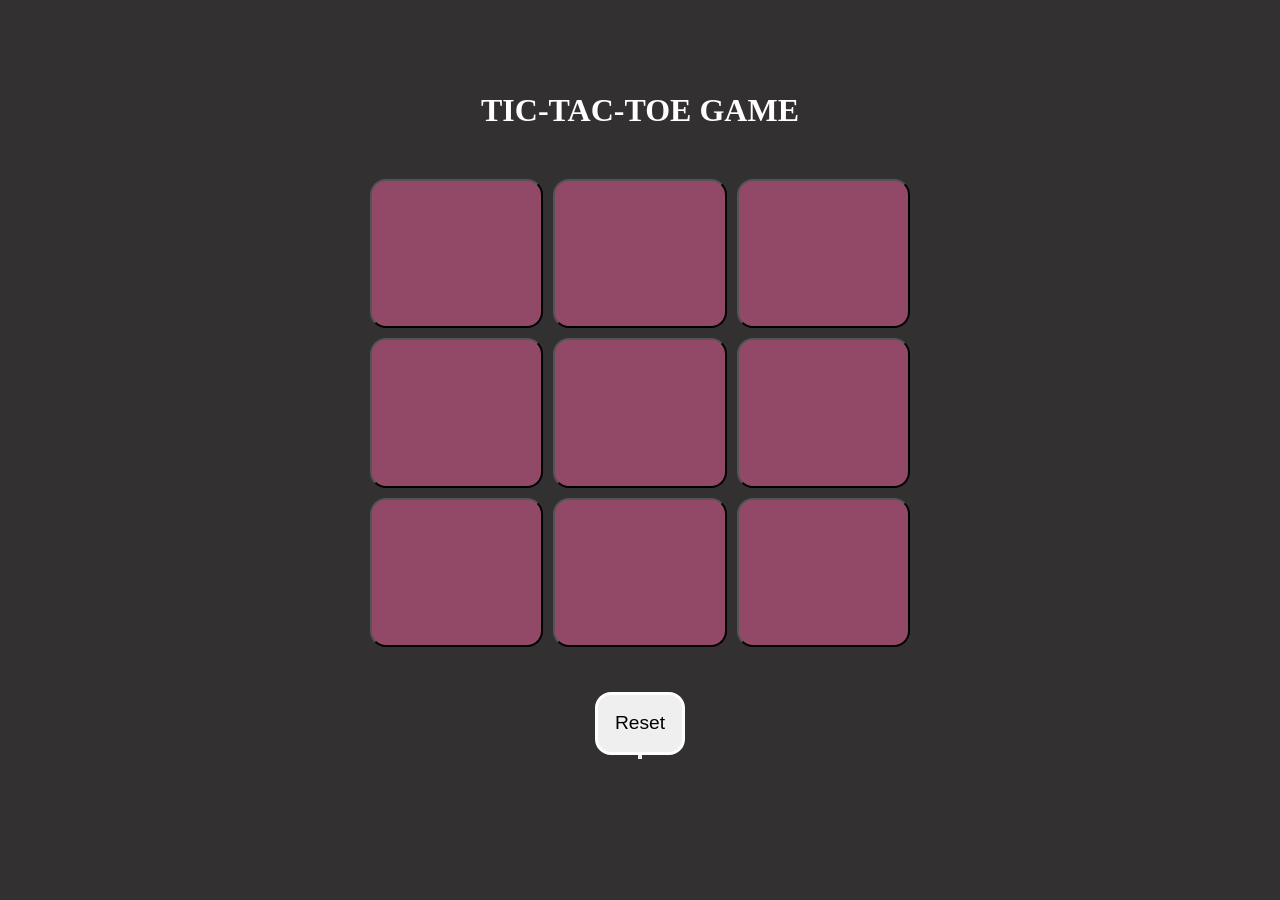
==== tictactoe.html @ e4274a1d "Add files via upload" ====
<!DOCTYPE html>
<html lang="en">
<head>
    <meta charset="UTF-8">
    <meta name="viewport" content="width=device-width, initial-scale=1.0">
    <title>TICTACTOE</title>
    <link rel="stylesheet" href="style.css">
</head>
<body>
     <div class="winner">Winner</div>
      <h1>TIC-TAC-TOE GAME</h1>
      <div class="container">
        <div class="game">
            <button class="box"></button>
             <button class="box"></button>
              <button class="box"></button>
               <button class="box"></button>
                <button class="box"></button>
                 <button class="box"></button>
                  <button class="box"></button>
                   <button class="box"></button>
                    <button class="box"></button>
                  
        </div>
          <button id="reset">Reset<button/>
      </div>
      
      <script src="tictactoe.js"></script>
</body>
</html>
---- style.css ----
*{
    margin: 0;
    padding: 0;
}

body{
    text-align: center;
    background-color: #323031;
    color:white;

   
}
h1 {
    margin-top: 50px;
}
.container
{
    height:70vh;
   display: flex;
   flex-direction: column;
    align-items: center;
    justify-content: center;
   
}
.game{
  height: 60vmin;
  width: 60vmin;
  margin-top:50px;
  display: grid; /* Change this */
    grid-template-columns: repeat(3, 1fr); /* 3 equal columns */
    grid-template-rows: repeat(3, 1fr);    /* 3 equal rows */
    gap: 10px; 
}
.box{
    height: 100%;
    width: 100%;
    background-color: rgb(146, 73, 103);
    border-radius: 1rem;
    font-size: 5rem;
    cursor: pointer;
}
#reset{
    height:8vmin;
    width: 10vmin;
    font-size: larger;
    margin-top: 5vmin;
    border: 3px solid white;
    border-radius: 1rem;
}
.winner{
  font-size: larger;
  margin-top: 20px;
  
}
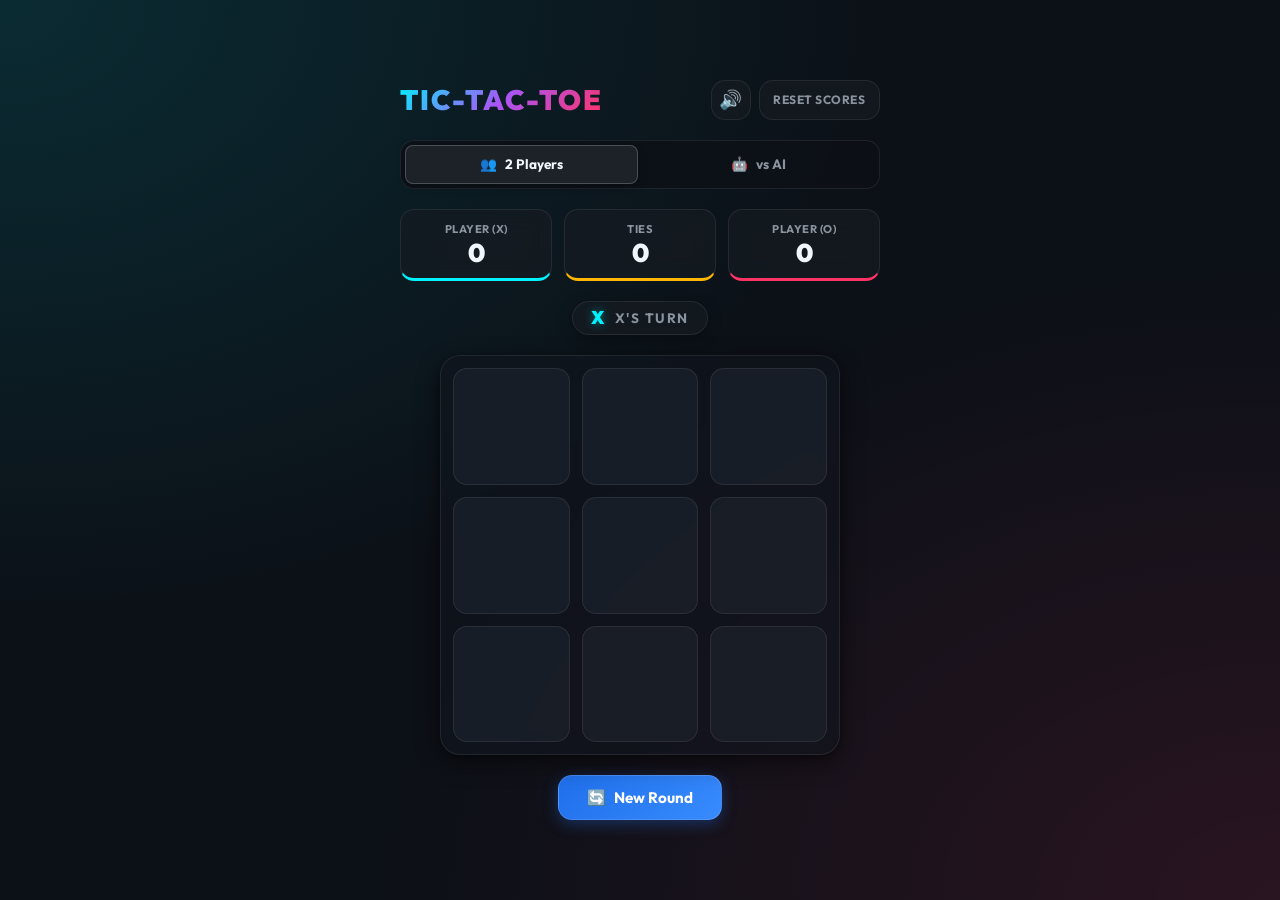
==== commit 5426d8d8: "Add files via upload" ====
--- a/tictactoe.html
+++ b/tictactoe.html
@@ -1,30 +1,111 @@
-<!DOCTYPE html>
-<html lang="en">
-<head>
-    <meta charset="UTF-8">
-    <meta name="viewport" content="width=device-width, initial-scale=1.0">
-    <title>TICTACTOE</title>
-    <link rel="stylesheet" href="style.css">
-</head>
-<body>
-     <div class="winner">Winner</div>
-      <h1>TIC-TAC-TOE GAME</h1>
-      <div class="container">
-        <div class="game">
-            <button class="box"></button>
-             <button class="box"></button>
-              <button class="box"></button>
-               <button class="box"></button>
-                <button class="box"></button>
-                 <button class="box"></button>
-                  <button class="box"></button>
-                   <button class="box"></button>
-                    <button class="box"></button>
-                  
-        </div>
-          <button id="reset">Reset<button/>
-      </div>
-      
-      <script src="tictactoe.js"></script>
-</body>
+<!DOCTYPE html>
+<html lang="en">
+<head>
+    <meta charset="UTF-8">
+    <meta name="viewport" content="width=device-width, initial-scale=1.0">
+    <title>Tic-Tac-Toe Pro</title>
+    <!-- Google Fonts -->
+    <link rel="preconnect" href="https://fonts.googleapis.com">
+    <link rel="preconnect" href="https://fonts.gstatic.com" crossorigin>
+    <link href="https://fonts.googleapis.com/css2?family=Outfit:wght@400;600;700;800;900&display=swap" rel="stylesheet">
+    <link rel="stylesheet" href="style.css">
+</head>
+<body>
+    <!-- Confetti Canvas Overlay -->
+    <canvas id="confetti-canvas"></canvas>
+
+    <div class="app-container">
+        <!-- Header -->
+        <header class="app-header">
+            <h1 class="game-title">TIC-TAC-TOE</h1>
+            <div class="header-actions">
+                <button id="sound-toggle-btn" class="icon-btn" title="Toggle Sound" aria-label="Toggle Sound">
+                    <span id="sound-icon">🔊</span>
+                </button>
+                <button id="reset-scores-btn" class="secondary-btn" title="Reset all scores">
+                    Reset Scores
+                </button>
+            </div>
+        </header>
+
+        <!-- Mode & Difficulty Selectors -->
+        <section class="controls-panel">
+            <div class="mode-selector">
+                <button class="mode-btn active" data-mode="pvp">
+                    <span class="btn-icon">👥</span> 2 Players
+                </button>
+                <button class="mode-btn" data-mode="ai">
+                    <span class="btn-icon">🤖</span> vs AI
+                </button>
+            </div>
+
+            <div id="difficulty-selector" class="difficulty-selector hidden">
+                <span class="selector-label">AI Level:</span>
+                <div class="diff-btn-group">
+                    <button class="diff-btn" data-diff="easy">Easy</button>
+                    <button class="diff-btn" data-diff="medium">Medium</button>
+                    <button class="diff-btn active" data-diff="impossible">Impossible</button>
+                </div>
+            </div>
+        </section>
+
+        <!-- Scoreboard -->
+        <section class="scoreboard">
+            <div class="score-card player-x">
+                <span class="player-label" id="label-x">PLAYER (X)</span>
+                <span class="score-value" id="score-x">0</span>
+            </div>
+            <div class="score-card ties">
+                <span class="player-label">TIES</span>
+                <span class="score-value" id="score-ties">0</span>
+            </div>
+            <div class="score-card player-o">
+                <span class="player-label" id="label-o">PLAYER (O)</span>
+                <span class="score-value" id="score-o">0</span>
+            </div>
+        </section>
+
+        <!-- Turn Indicator -->
+        <div class="turn-indicator" id="turn-indicator">
+            <span class="turn-badge" id="turn-badge">X</span>
+            <span class="turn-text" id="turn-text">TURN</span>
+        </div>
+
+        <!-- 3x3 Game Board -->
+        <main class="board-wrapper">
+            <div class="game-board" id="game-board" role="grid" aria-label="Tic Tac Toe Board">
+                <button class="box" data-index="0" aria-label="Cell 1"></button>
+                <button class="box" data-index="1" aria-label="Cell 2"></button>
+                <button class="box" data-index="2" aria-label="Cell 3"></button>
+                <button class="box" data-index="3" aria-label="Cell 4"></button>
+                <button class="box" data-index="4" aria-label="Cell 5"></button>
+                <button class="box" data-index="5" aria-label="Cell 6"></button>
+                <button class="box" data-index="6" aria-label="Cell 7"></button>
+                <button class="box" data-index="7" aria-label="Cell 8"></button>
+                <button class="box" data-index="8" aria-label="Cell 9"></button>
+            </div>
+        </main>
+
+        <!-- Bottom Game Actions -->
+        <footer class="game-footer">
+            <button id="restart-round-btn" class="primary-btn">
+                <span class="btn-icon">🔄</span> New Round
+            </button>
+        </footer>
+    </div>
+
+    <!-- Result Modal Overlay -->
+    <div id="result-modal" class="modal-overlay hidden">
+        <div class="modal-card">
+            <div class="modal-icon" id="modal-icon">🏆</div>
+            <h2 class="modal-title" id="modal-title">PLAYER X WON!</h2>
+            <p class="modal-subtitle" id="modal-subtitle">Brilliant victory this round!</p>
+            <div class="modal-actions">
+                <button id="modal-next-btn" class="primary-btn modal-btn">Next Round</button>
+            </div>
+        </div>
+    </div>
+
+    <script src="tictactoe.js"></script>
+</body>
 </html>
--- a/style.css
+++ b/style.css
@@ -1,56 +1,579 @@
-*{
-    margin: 0;
-    padding: 0;
-}
-
-body{
-    text-align: center;
-    background-color: #323031;
-    color:white;
-
-   
-}
-h1 {
-    margin-top: 50px;
-}
-.container
-{
-    height:70vh;
-   display: flex;
-   flex-direction: column;
-    align-items: center;
-    justify-content: center;
-   
-}
-.game{
-  height: 60vmin;
-  width: 60vmin;
-  margin-top:50px;
-  display: grid; /* Change this */
-    grid-template-columns: repeat(3, 1fr); /* 3 equal columns */
-    grid-template-rows: repeat(3, 1fr);    /* 3 equal rows */
-    gap: 10px; 
-}
-.box{
-    height: 100%;
-    width: 100%;
-    background-color: rgb(146, 73, 103);
-    border-radius: 1rem;
-    font-size: 5rem;
-    cursor: pointer;
-}
-#reset{
-    height:8vmin;
-    width: 10vmin;
-    font-size: larger;
-    margin-top: 5vmin;
-    border: 3px solid white;
-    border-radius: 1rem;
-}
-.winner{
-  font-size: larger;
-  margin-top: 20px;
-  
-}
-
-
+:root {
+    --bg-main: #0c1017;
+    --bg-card: rgba(22, 27, 34, 0.75);
+    --bg-card-hover: rgba(33, 38, 45, 0.85);
+    --border-subtle: rgba(255, 255, 255, 0.08);
+    --border-focus: rgba(255, 255, 255, 0.2);
+
+    --color-x: #00f2fe;
+    --color-x-glow: rgba(0, 242, 254, 0.45);
+    --color-x-bg: rgba(0, 242, 254, 0.1);
+
+    --color-o: #ff3366;
+    --color-o-glow: rgba(255, 51, 102, 0.45);
+    --color-o-bg: rgba(255, 51, 102, 0.1);
+
+    --color-tie: #ffb703;
+    --color-tie-glow: rgba(255, 183, 3, 0.4);
+
+    --text-primary: #f0f6fc;
+    --text-secondary: #8b949e;
+    --text-muted: #484f58;
+
+    --font-family: 'Outfit', -apple-system, BlinkMacSystemFont, 'Segoe UI', Roboto, sans-serif;
+    --radius-sm: 8px;
+    --radius-md: 14px;
+    --radius-lg: 20px;
+    --radius-full: 9999px;
+
+    --shadow-card: 0 8px 24px rgba(0, 0, 0, 0.45), 0 2px 8px rgba(0, 0, 0, 0.3);
+    --shadow-glow-x: 0 0 20px var(--color-x-glow);
+    --shadow-glow-o: 0 0 20px var(--color-o-glow);
+}
+
+*, *::before, *::after {
+    margin: 0;
+    padding: 0;
+    box-sizing: border-box;
+}
+
+body {
+    font-family: var(--font-family);
+    background-color: var(--bg-main);
+    background-image: 
+        radial-gradient(at 0% 0%, rgba(0, 242, 254, 0.12) 0px, transparent 50%),
+        radial-gradient(at 100% 100%, rgba(255, 51, 102, 0.12) 0px, transparent 50%);
+    background-attachment: fixed;
+    color: var(--text-primary);
+    min-height: 100vh;
+    display: flex;
+    justify-content: center;
+    align-items: center;
+    padding: 1.5rem 1rem;
+    overflow-x: hidden;
+}
+
+/* Confetti Canvas */
+#confetti-canvas {
+    position: fixed;
+    top: 0;
+    left: 0;
+    width: 100%;
+    height: 100%;
+    pointer-events: none;
+    z-index: 100;
+}
+
+/* Main Container */
+.app-container {
+    width: 100%;
+    max-width: 480px;
+    display: flex;
+    flex-direction: column;
+    align-items: center;
+    gap: 1.25rem;
+    position: relative;
+    z-index: 1;
+}
+
+/* Header */
+.app-header {
+    width: 100%;
+    display: flex;
+    justify-content: space-between;
+    align-items: center;
+}
+
+.game-title {
+    font-size: 1.75rem;
+    font-weight: 900;
+    letter-spacing: 2px;
+    background: linear-gradient(135deg, var(--color-x) 0%, #a855f7 50%, var(--color-o) 100%);
+    -webkit-background-clip: text;
+    -webkit-text-fill-color: transparent;
+    text-transform: uppercase;
+}
+
+.header-actions {
+    display: flex;
+    gap: 0.5rem;
+    align-items: center;
+}
+
+.icon-btn {
+    background: var(--bg-card);
+    border: 1px solid var(--border-subtle);
+    color: var(--text-primary);
+    font-size: 1.15rem;
+    width: 40px;
+    height: 40px;
+    border-radius: var(--radius-md);
+    display: flex;
+    align-items: center;
+    justify-content: center;
+    cursor: pointer;
+    backdrop-filter: blur(8px);
+    transition: all 0.2s ease;
+}
+
+.icon-btn:hover {
+    background: var(--bg-card-hover);
+    border-color: var(--border-focus);
+    transform: translateY(-1px);
+}
+
+.secondary-btn {
+    background: var(--bg-card);
+    border: 1px solid var(--border-subtle);
+    color: var(--text-secondary);
+    font-family: inherit;
+    font-size: 0.75rem;
+    font-weight: 700;
+    text-transform: uppercase;
+    letter-spacing: 0.5px;
+    padding: 0 0.85rem;
+    height: 40px;
+    border-radius: var(--radius-md);
+    cursor: pointer;
+    backdrop-filter: blur(8px);
+    transition: all 0.2s ease;
+}
+
+.secondary-btn:hover {
+    color: var(--text-primary);
+    background: var(--bg-card-hover);
+    border-color: var(--border-focus);
+}
+
+/* Controls Panel (Mode + Difficulty) */
+.controls-panel {
+    width: 100%;
+    display: flex;
+    flex-direction: column;
+    gap: 0.65rem;
+}
+
+.mode-selector {
+    display: grid;
+    grid-template-columns: 1fr 1fr;
+    background: rgba(13, 17, 23, 0.8);
+    padding: 4px;
+    border-radius: var(--radius-md);
+    border: 1px solid var(--border-subtle);
+    gap: 4px;
+}
+
+.mode-btn {
+    display: flex;
+    align-items: center;
+    justify-content: center;
+    gap: 0.5rem;
+    padding: 0.6rem;
+    background: transparent;
+    border: none;
+    border-radius: var(--radius-sm);
+    color: var(--text-secondary);
+    font-family: inherit;
+    font-size: 0.85rem;
+    font-weight: 700;
+    cursor: pointer;
+    transition: all 0.25s ease;
+}
+
+.mode-btn.active {
+    background: var(--bg-card-hover);
+    color: var(--text-primary);
+    box-shadow: 0 2px 10px rgba(0, 0, 0, 0.3);
+    border: 1px solid var(--border-focus);
+}
+
+.difficulty-selector {
+    display: flex;
+    align-items: center;
+    justify-content: space-between;
+    background: rgba(22, 27, 34, 0.5);
+    padding: 0.4rem 0.65rem;
+    border-radius: var(--radius-md);
+    border: 1px solid var(--border-subtle);
+    font-size: 0.8rem;
+    transition: all 0.3s ease;
+}
+
+.difficulty-selector.hidden {
+    display: none;
+}
+
+.selector-label {
+    color: var(--text-secondary);
+    font-weight: 600;
+}
+
+.diff-btn-group {
+    display: flex;
+    gap: 4px;
+}
+
+.diff-btn {
+    background: transparent;
+    border: 1px solid transparent;
+    color: var(--text-secondary);
+    padding: 0.25rem 0.65rem;
+    border-radius: var(--radius-sm);
+    font-family: inherit;
+    font-size: 0.75rem;
+    font-weight: 700;
+    cursor: pointer;
+    transition: all 0.2s ease;
+}
+
+.diff-btn:hover {
+    color: var(--text-primary);
+}
+
+.diff-btn.active {
+    background: rgba(255, 255, 255, 0.1);
+    border-color: var(--border-focus);
+    color: var(--color-x);
+}
+
+/* Scoreboard */
+.scoreboard {
+    width: 100%;
+    display: grid;
+    grid-template-columns: 1fr 1fr 1fr;
+    gap: 0.75rem;
+}
+
+.score-card {
+    background: var(--bg-card);
+    border: 1px solid var(--border-subtle);
+    border-radius: var(--radius-md);
+    padding: 0.75rem 0.5rem;
+    display: flex;
+    flex-direction: column;
+    align-items: center;
+    justify-content: center;
+    backdrop-filter: blur(12px);
+    transition: transform 0.2s ease, border-color 0.2s ease;
+}
+
+.score-card.player-x {
+    border-bottom: 3px solid var(--color-x);
+}
+
+.score-card.ties {
+    border-bottom: 3px solid var(--color-tie);
+}
+
+.score-card.player-o {
+    border-bottom: 3px solid var(--color-o);
+}
+
+.player-label {
+    font-size: 0.7rem;
+    font-weight: 700;
+    letter-spacing: 0.5px;
+    color: var(--text-secondary);
+    margin-bottom: 0.25rem;
+    text-align: center;
+    white-space: nowrap;
+    overflow: hidden;
+    text-overflow: ellipsis;
+    max-width: 100%;
+}
+
+.score-value {
+    font-size: 1.6rem;
+    font-weight: 900;
+    color: var(--text-primary);
+    line-height: 1;
+}
+
+/* Turn Indicator */
+.turn-indicator {
+    display: inline-flex;
+    align-items: center;
+    gap: 0.65rem;
+    background: var(--bg-card);
+    border: 1px solid var(--border-subtle);
+    padding: 0.45rem 1.15rem;
+    border-radius: var(--radius-full);
+    backdrop-filter: blur(10px);
+    box-shadow: 0 4px 15px rgba(0, 0, 0, 0.25);
+    transition: all 0.3s cubic-bezier(0.4, 0, 0.2, 1);
+}
+
+.turn-badge {
+    font-size: 1.15rem;
+    font-weight: 900;
+    line-height: 1;
+    transition: color 0.3s ease;
+}
+
+.turn-badge.turn-x {
+    color: var(--color-x);
+    text-shadow: 0 0 10px var(--color-x-glow);
+}
+
+.turn-badge.turn-o {
+    color: var(--color-o);
+    text-shadow: 0 0 10px var(--color-o-glow);
+}
+
+.turn-text {
+    font-size: 0.85rem;
+    font-weight: 700;
+    letter-spacing: 1.5px;
+    color: var(--text-secondary);
+}
+
+/* Board Wrapper & Game Board */
+.board-wrapper {
+    width: 100%;
+    display: flex;
+    justify-content: center;
+}
+
+.game-board {
+    width: 100%;
+    aspect-ratio: 1 / 1;
+    max-width: 400px;
+    display: grid;
+    grid-template-columns: repeat(3, 1fr);
+    grid-template-rows: repeat(3, 1fr);
+    gap: 0.75rem;
+    background: rgba(18, 23, 30, 0.6);
+    padding: 0.75rem;
+    border-radius: var(--radius-lg);
+    border: 1px solid var(--border-subtle);
+    box-shadow: var(--shadow-card);
+    backdrop-filter: blur(12px);
+}
+
+/* Grid Boxes */
+.box {
+    background: rgba(26, 32, 42, 0.85);
+    border: 1px solid var(--border-subtle);
+    border-radius: var(--radius-md);
+    font-family: var(--font-family);
+    font-size: clamp(2.5rem, 8vmin, 4rem);
+    font-weight: 900;
+    display: flex;
+    align-items: center;
+    justify-content: center;
+    cursor: pointer;
+    outline: none;
+    transition: all 0.2s cubic-bezier(0.2, 0.8, 0.2, 1);
+    position: relative;
+    user-select: none;
+    -webkit-tap-highlight-color: transparent;
+}
+
+.box:hover:not(:disabled) {
+    background: rgba(38, 47, 61, 0.95);
+    border-color: var(--border-focus);
+    transform: translateY(-2px);
+    box-shadow: 0 6px 16px rgba(0, 0, 0, 0.3);
+}
+
+.box:active:not(:disabled) {
+    transform: scale(0.96);
+}
+
+.box.x-cell {
+    color: var(--color-x);
+    text-shadow: 0 0 16px var(--color-x-glow);
+    animation: popIn 0.25s cubic-bezier(0.175, 0.885, 0.32, 1.275);
+}
+
+.box.o-cell {
+    color: var(--color-o);
+    text-shadow: 0 0 16px var(--color-o-glow);
+    animation: popIn 0.25s cubic-bezier(0.175, 0.885, 0.32, 1.275);
+}
+
+/* Hover ghost preview for empty tiles */
+.game-board.hover-x .box:not(:disabled):hover::after {
+    content: "X";
+    color: rgba(0, 242, 254, 0.25);
+    font-size: clamp(2.5rem, 8vmin, 4rem);
+    font-weight: 900;
+}
+
+.game-board.hover-o .box:not(:disabled):hover::after {
+    content: "O";
+    color: rgba(255, 51, 102, 0.25);
+    font-size: clamp(2.5rem, 8vmin, 4rem);
+    font-weight: 900;
+}
+
+/* Winner tile highlight */
+.box.winner-tile.x-cell {
+    background: var(--color-x-bg) !important;
+    border-color: var(--color-x) !important;
+    box-shadow: 0 0 25px var(--color-x-glow) !important;
+    animation: winPulse 1.2s infinite ease-in-out !important;
+}
+
+.box.winner-tile.o-cell {
+    background: var(--color-o-bg) !important;
+    border-color: var(--color-o) !important;
+    box-shadow: 0 0 25px var(--color-o-glow) !important;
+    animation: winPulse 1.2s infinite ease-in-out !important;
+}
+
+/* Footer / Action Buttons */
+.game-footer {
+    width: 100%;
+    display: flex;
+    justify-content: center;
+}
+
+.primary-btn {
+    background: linear-gradient(135deg, #1f6feb 0%, #388bfd 100%);
+    border: 1px solid rgba(255, 255, 255, 0.15);
+    color: white;
+    font-family: inherit;
+    font-size: 0.95rem;
+    font-weight: 700;
+    padding: 0.75rem 1.75rem;
+    border-radius: var(--radius-md);
+    cursor: pointer;
+    display: flex;
+    align-items: center;
+    gap: 0.5rem;
+    box-shadow: 0 4px 15px rgba(31, 111, 235, 0.35);
+    transition: all 0.2s ease;
+}
+
+.primary-btn:hover {
+    background: linear-gradient(135deg, #388bfd 0%, #58a6ff 100%);
+    transform: translateY(-2px);
+    box-shadow: 0 6px 20px rgba(31, 111, 235, 0.5);
+}
+
+.primary-btn:active {
+    transform: scale(0.97);
+}
+
+/* Modal Overlay */
+.modal-overlay {
+    position: fixed;
+    top: 0;
+    left: 0;
+    width: 100%;
+    height: 100%;
+    background: rgba(8, 12, 18, 0.75);
+    backdrop-filter: blur(8px);
+    display: flex;
+    align-items: center;
+    justify-content: center;
+    padding: 1rem;
+    z-index: 90;
+    transition: opacity 0.3s ease, visibility 0.3s ease;
+}
+
+.modal-overlay.hidden {
+    opacity: 0;
+    visibility: hidden;
+    pointer-events: none;
+}
+
+.modal-card {
+    background: rgba(22, 27, 34, 0.95);
+    border: 1px solid var(--border-focus);
+    box-shadow: 0 20px 40px rgba(0, 0, 0, 0.6);
+    border-radius: var(--radius-lg);
+    padding: 2.25rem 2rem;
+    text-align: center;
+    max-width: 360px;
+    width: 100%;
+    animation: modalPop 0.35s cubic-bezier(0.175, 0.885, 0.32, 1.275);
+}
+
+.modal-icon {
+    font-size: 3.5rem;
+    margin-bottom: 0.75rem;
+    line-height: 1;
+}
+
+.modal-title {
+    font-size: 1.6rem;
+    font-weight: 900;
+    margin-bottom: 0.5rem;
+    letter-spacing: 0.5px;
+}
+
+.modal-subtitle {
+    color: var(--text-secondary);
+    font-size: 0.95rem;
+    margin-bottom: 1.5rem;
+}
+
+.modal-btn {
+    width: 100%;
+    justify-content: center;
+    padding: 0.85rem;
+    font-size: 1rem;
+}
+
+/* Animations */
+@keyframes popIn {
+    0% {
+        transform: scale(0.3);
+        opacity: 0;
+    }
+    70% {
+        transform: scale(1.15);
+    }
+    100% {
+        transform: scale(1);
+        opacity: 1;
+    }
+}
+
+@keyframes winPulse {
+    0%, 100% {
+        transform: scale(1);
+        filter: brightness(1);
+    }
+    50% {
+        transform: scale(1.04);
+        filter: brightness(1.2);
+    }
+}
+
+@keyframes modalPop {
+    0% {
+        transform: scale(0.75) translateY(20px);
+        opacity: 0;
+    }
+    100% {
+        transform: scale(1) translateY(0);
+        opacity: 1;
+    }
+}
+
+/* Mobile Responsiveness */
+@media (max-width: 480px) {
+    .app-container {
+        gap: 1rem;
+    }
+
+    .game-title {
+        font-size: 1.4rem;
+    }
+
+    .game-board {
+        gap: 0.5rem;
+        padding: 0.5rem;
+    }
+
+    .score-value {
+        font-size: 1.35rem;
+    }
+
+    .player-label {
+        font-size: 0.65rem;
+    }
+}
